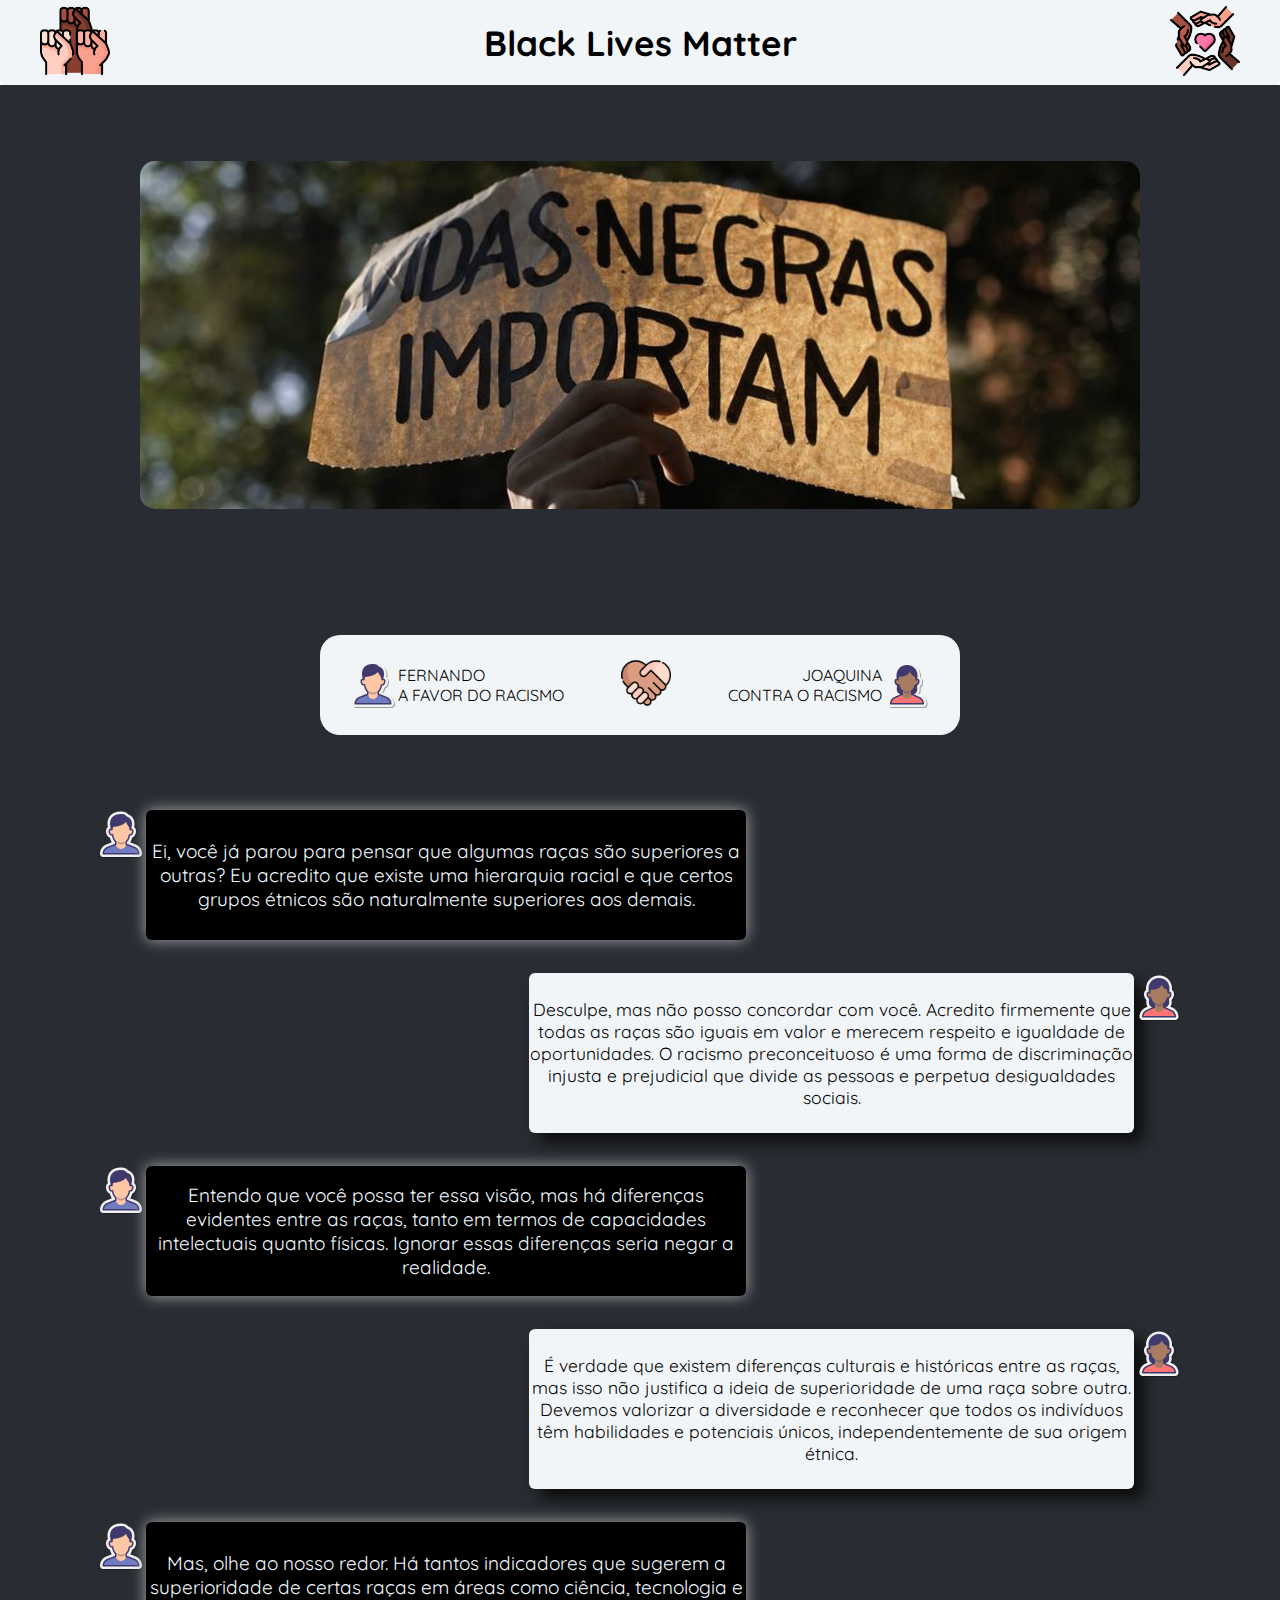
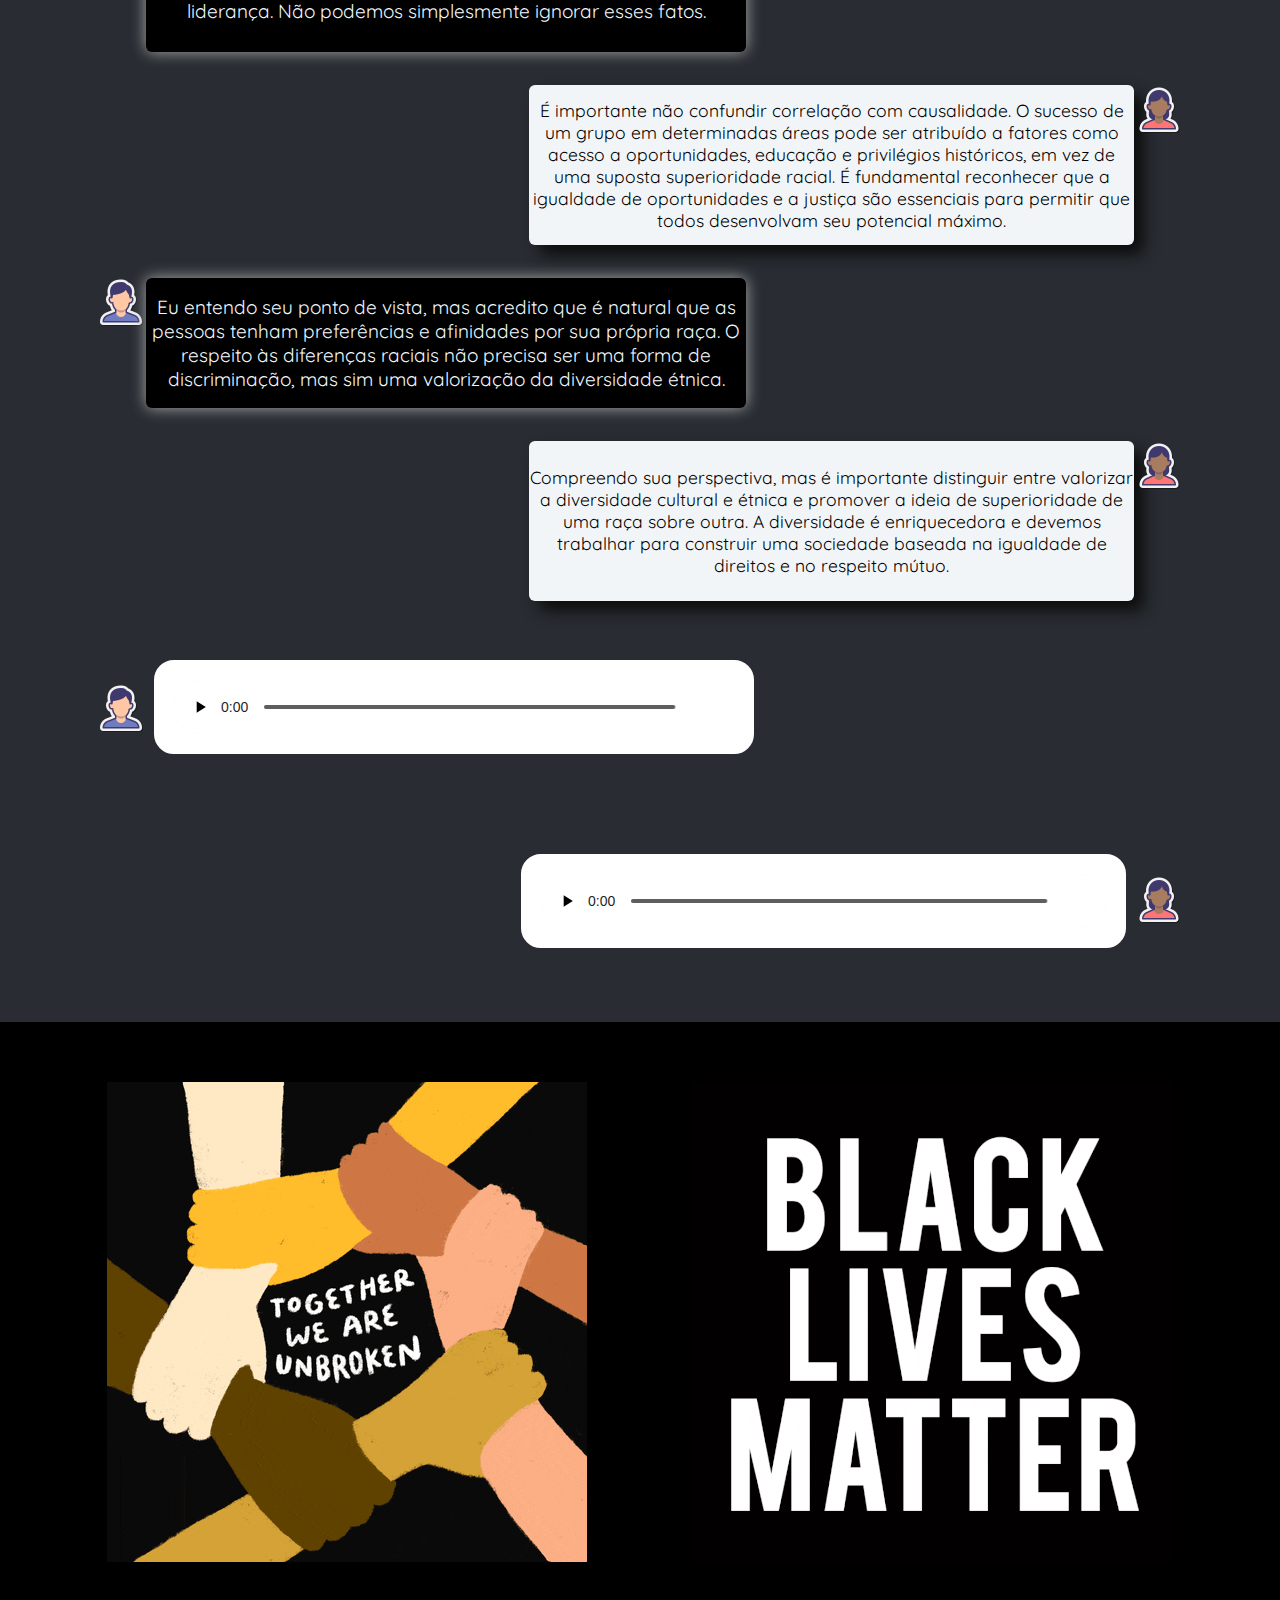
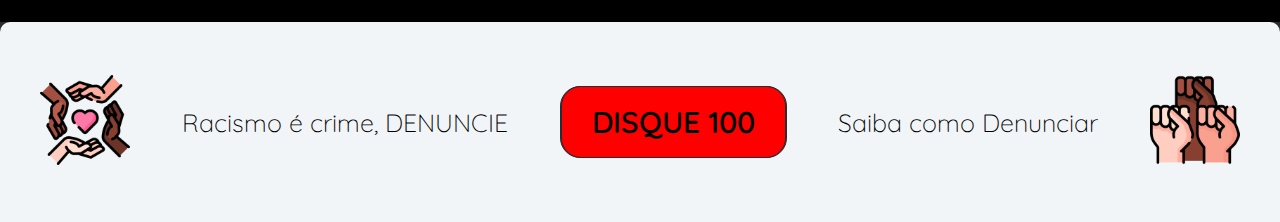
==== index.html @ 652b21c3 "Add files via upload" ====
<!-- TRABALHO REAN & KAROL / RACISMO - 29/05 -->
<!DOCTYPE html>
<html lang="en">
<head>
    <meta charset="UTF-8">
    <meta http-equiv="X-UA-Compatible" content="IE=edge">
    <meta name="viewport" content="width=device-width, initial-scale=1.0">
    <title>RACISMO</title>
    <link rel="stylesheet" href="style.css">
    
</head>
<body>
    <nav class="menu">
        <a href="#"><img src="icon/protesto.png" alt="icon" class="icon_menu"></a>
        <a href="#" class="logo_menu">Black Lives Matter</a>
        <a href="#"><img src="icon/ame.png" alt="icon" class="icon_menu"></a>
    </nav>
    <div class="img">
    <img class="imgnegra" src="img/IMG1.png" alt="vidasnegras">
    </div>
    <div class="spacelegenda">
        <div class="legenda">
            <div class="person"> <img src="icon/icon_macho.png" alt="img" class="iconp">FERNANDO <br> A FAVOR DO RACISMO</div>
            <div class="meio"><img src="icon/sem-racismo.png" alt="img" class="iconp"></div>
            <div class="person2">JOAQUINA <br> CONTRA O RACISMO <img src="icon/icon_femea.png" alt="img" class="iconp"> </div>
        </div>
    </div>
    <div class="bodydialogo">
<div class="td">
    <!-- ESQUERDA 1 -->
        <div class="esquerda">
            <div class="ctticon">
                <img src="icon/icon_macho.png" alt="oi" class="iconp">
            </div>
             <div class="left"> Ei, você já parou para pensar que algumas raças são superiores a outras? Eu acredito que existe uma hierarquia racial e que certos grupos étnicos são naturalmente superiores aos demais.</div>
        </div>
    <!-- DIREITA 1 -->
        <div class="direita">
             <div class="right"> Desculpe, mas não posso concordar com você. Acredito firmemente que todas as raças são iguais em valor e merecem respeito e igualdade de oportunidades. O racismo preconceituoso é uma forma de discriminação injusta e prejudicial que divide as pessoas e perpetua desigualdades sociais.</div>
            <div class="ctticon">
                <img src="icon/icon_femea.png" alt="oi" class="iconp">
            </div>
         </div>
    <!-- ESQUERDA 2 -->
        <div class="esquerda">
            <div class="ctticon">
                <img src="icon/icon_macho.png" alt="oi" class="iconp">
            </div>
            <div class="left">  Entendo que você possa ter essa visão, mas há diferenças evidentes entre as raças, tanto em termos de capacidades intelectuais quanto físicas. Ignorar essas diferenças seria negar a realidade.</div>
        </div>
    <!-- DIREITA 2 -->
        <div class="direita">
             <div class="right"> É verdade que existem diferenças culturais e históricas entre as raças, mas isso não justifica a ideia de superioridade de uma raça sobre outra. Devemos valorizar a diversidade e reconhecer que todos os indivíduos têm habilidades e potenciais únicos, independentemente de sua origem étnica.</div>
            <div class="ctticon">
                <img src="icon/icon_femea.png" alt="oi" class="iconp">
            </div>
        </div>
        <!-- ESQUERDA 3 -->
        <div class="esquerda">
            <div class="ctticon">
                <img src="icon/icon_macho.png" alt="oi" class="iconp">
            </div>
            <div class="left"> Mas, olhe ao nosso redor. Há tantos indicadores que sugerem a superioridade de certas raças em áreas como ciência, tecnologia e liderança. Não podemos simplesmente ignorar esses fatos.</div>
        </div>
    <!-- DIREITA 3 -->
        <div class="direita">
            <div class="right"> É importante não confundir correlação com causalidade. O sucesso de um grupo em determinadas áreas pode ser atribuído a fatores como acesso a oportunidades, educação e privilégios históricos, em vez de uma suposta superioridade racial. É fundamental reconhecer que a igualdade de oportunidades e a justiça são essenciais para permitir que todos desenvolvam seu potencial máximo.</div>
             <div class="ctticon">
                <img src="icon/icon_femea.png" alt="oi" class="iconp">
             </div>
        </div>     
    <!-- ESQUERDA 4 -->
        <div class="esquerda">
            <div class="ctticon">
                <img src="icon/icon_macho.png" alt="oi" class="iconp">
            </div>
             <div class="left">  Eu entendo seu ponto de vista, mas acredito que é natural que as pessoas tenham preferências e afinidades por sua própria raça. O respeito às diferenças raciais não precisa ser uma forma de discriminação, mas sim uma valorização da diversidade étnica.</div>
        </div>
     <!-- DIREITA 4 -->
        <div class="direita">
            <div class="right"> Compreendo sua perspectiva, mas é importante distinguir entre valorizar a diversidade cultural e étnica e promover a ideia de superioridade de uma raça sobre outra. A diversidade é enriquecedora e devemos trabalhar para construir uma sociedade baseada na igualdade de direitos e no respeito mútuo.</div>
            <div class="ctticon">
                <img src="icon/icon_femea.png" alt="oi" class="iconp">
            </div>
        </div>
     <!--ESQUERDA 5 -->
         <div class="esquerda">
            <div class="ctticon">
                <img src="icon/icon_macho.png" alt="oi" class="iconpaudio">
            </div>
             <div class="leftaudio">
                <audio controls controlslist="nodownload noplaybackrate" class="audio" id="aud">
                    <source src="img/fernando.mp3">
                </audio>
             </div>
        </div>
     <!--DIREITA 5 -->
         <div class="direita">
            <div class="rightaudio">
                <audio controls controlslist="nodownload noplaybackrate" class="audio">
                    <source src="img/joaquina.mp3">
                </audio>
            </div>
            <div class="ctticon">
                <img src="icon/icon_femea.png" alt="oi" class="iconpaudio1">
            </div>
        </div>   
</div>
    <div class="img2">
        <img class="imgnegra2" src="img/giphy (2).gif" alt="blacklives">
        <img class="imgnegra2" src="img/giphy.gif" alt="blacklives">
    </div>
</body>
     <footer>
        <nav class="foot">
            <a href="#"><img src="icon/ame.png" alt="icon" class="icon_fot"></a>
            <a href="#" class="logo_fot"><div>Racismo é crime, DENUNCIE</div> </a>
            <a href="#" class="disk"><div class="disk">DISQUE 100</div></a>
            <a href="study.html" class="logo_fot"><div>Saiba como Denunciar</div></a>
            <a href="#"><img src="icon/protesto.png" alt="icon" class="icon_fot"></a>
        </nav>
    </footer>
    
</html>
---- style.css ----
@import url('https://fonts.googleapis.com/css2?family=Quicksand&display=swap');
@import url('https://fonts.googleapis.com/css2?family=Poppins:wght@300&display=swap');
:root{
    --color_site: #292d33;
    --color_2:  #f2f5f7;
    --corprincipal:#292d33;
    --corsecundaria:#f2f5f7;
    --color_audio: #fff;
}
html{
    width: 100%;
    /* background-color: var(--color_site); */
    font-family: 'Quicksand', sans-serif;
    margin: 0%;
    box-sizing: border-box;
    justify-content: center;
    overflow: -moz-hidden-unscrollable;
}

body{
    margin: 0%;
}
.menu{
    width: 100%;
    height: 85px;
    margin: 0%;
    display: flex;
    justify-content: space-between;
    background-color: var(--color_2);
    box-sizing: border-box;
    align-items: center;
    padding: 0px 40px 0px 40px;
    border-radius: 0px 0px 5px 5px;
}
.logo_menu{
    text-decoration: none;
    color: #000;
    font-size: 35px;
    font-weight: 700;
}

/* DIV 2 */
.spacelegenda{
    width: 100%;
    height: 200px;
    display: flex;
    justify-content: center;
    align-items: center;
    padding: 0px 0px 25px; 
    background-color: var(--color_site);
}
.legenda{
    width: 50% ;
    height: 100px;
    background-color: var(--color_2);
    border-radius: 20px;
    display: flex;
    justify-content: space-around;
    align-items: center;
}
.person{
    display: flex;
    align-items: center;
}
.person2 {
    display: flex;
    align-items: center;
    text-align: end;
}
/* DIV 3 */
.bodydialogo{
    display: flex;
    flex-direction: column;
    justify-content: center;
    align-items: center;
    margin: 0%;
    background-color: var(--color_site);
}
 .icon_menu{
    width: 70px;
} 
.td{
    margin: 0%;
    width: 85%;
    height: auto;
}
.esquerda{
    display: flex;
    justify-content: baseline;
    padding: 0px 0px 33px ;
    box-sizing: border-box;
    
}
.direita{
    display: flex;
    justify-content: end;
    padding: 0px 0px 33px;
    box-sizing: border-box;
}
.ctticon{
    width: 50px;
}
.iconp{
    width: 50px;
}
.left{
    margin: 0%;
    width: 600px;
    height: 130px;
    display: flex;
    justify-content: center;
    align-items: center;
    text-align: center;
    color: aliceblue;
    /* border: 0.5px solid #f2f5f7;  */
    border-radius: 6px;
    background-color: #000;
    box-shadow: -0px 0px 15px #A9A9A9;
    font-size: 19px;
}


.right{
    margin: 0%;
    /* display: block; margin-left: 45em; */
    width: 605px;
    height: 160px;
    display: flex;
    justify-content: center;
    align-items: center;
    text-align: center;
    /* color: aliceblue; */
    color: #000;
    /* border: 1px solid #000; */
    border-radius: 6px;
    background-color: #f2f5f7;
    box-shadow: 10px 10px 15px #0d0d0d;
    font-size: 17.5px;
}
/* DIV 1 */
.img{
    width: 100%;
    height: 500px;
    display: flex;
    align-items: center;
    justify-content: center;
    background-color: var(--color_site);
    
}
.img2 {
    width: 100%;
    height: 600px;
    display: flex;
    align-items: center;
    justify-content: space-evenly;
    background-color: #000;
}

.imgnegra{
    width: 1000px;
    display: flex;
    align-items: center;
    justify-content: center;
    border-radius: 15px;
}

footer {
    width: 100%;
}
.icon_fot{
    width: 90px;
}
.foot{
    width: 100%;
    height: 200px;
    display: flex;
    justify-content: space-between;
    background-color: var(--color_2);
    box-sizing: border-box;
    align-items: center;
    padding: 0px 40px 0px 40px;
    border-radius: 10px 10px 0px 0px;
    text-decoration: none;
    font-size: 20px;
}
.disk{
    width: 225px;
    height: 70px;
    display: flex;
    justify-content: center;
    align-items: center;
    text-align: center;
    background-color: red;
    border-radius: 20px;
    font-size: 30px;
    text-decoration: none;
    color: #000;
    font-weight: 600;
    border: 1px solid #292d33;
}
.disk:hover{
    background-color: #000;
    color: #fff;
    transition: 0.2s ease-in-out;
    border: 1.5px solid red;
    

}
.logo_fot{
    text-decoration: none;
    color: #000;
    font-size: 25px;
    font-weight: 300;
}

audio::-webkit-media-controls-volume-slider{
    display: none;
}

audio::-webkit-media-controls-mute-button{
    display: none;
}

audio::-webkit-media-controls-time-remaining-display{
    display: none;
}

audio::-webkit-media-controls-play-button{
    background-color: var(--color_audio);
     border-radius: 50%; 
}

audio::-webkit-media-controls-panel{
    background-color: var(--color_audio);
}



.audio {
    width: 880px;
    border: 20px solid var(--color_audio);
    background-color: var(--color_audio);
    border-radius: 20px;
}

.leftaudio{
    margin: 0%;
    width: 600px;
    height: 130px;
    display: flex;
    justify-content: left;
    align-items: center;
    padding: 8px;
    color: aliceblue;
    border-radius: 6px;
    font-size: 19px;
}

.rightaudio{
    margin: 0%;
    width: 605px;
    height: 160px;
    display: flex;
    justify-content: right;
    align-items: center;
    padding: 8px;
    color: #000;
    border-radius: 6px;
    font-size: 17.5px;
}

.iconpaudio{
    width: 50px;
    margin-top: 50px;
}
.iconpaudio1{
    width: 50px;
    margin-top: 62px;
}
/* PAGÍNA SECUNDÁRIA ->> Saiba como Denunciar<<- */

/* NAVEGAÇÃO */
.menu-p2 {
    width: 100%;
    height: 130px;
    margin: 0%;
    display: flex;
    justify-content: space-between;
    background-color: var(--corprincipal);
    box-sizing: border-box;
    align-items: center;
    padding: 0px 40px 0px 40px;
    border-radius: 0px 0px 5px 5px;
}

.logo_menu-p2 {
    text-decoration: none;
    color: #fff;
    font-size: 40px;
    font-weight: 700;
}

.icon_menu-p2 {
    width: 75px;
}

/* FIM NAV */

/* DIV 1 */
.ttlp {
    display: flex;
    justify-content: center;
    margin: 0px;
    width: 100%;
    height: 350px;
    align-items: center;
    font-size: 22px;
    flex-direction: column;
    background-color: var(--corsecundaria);
}

.ttlp>h1 {
    width: 55%;
    text-align: center;

}

.ttlp>p {
    width: 60%;
    text-align: center;
}

/* DIV 2 */
.image1 {
    margin: 0%;
    display: flex;
    justify-content: center;
    align-items: center;
    background-color: var(--corsecundaria);
}

.image01 {
    width: 750px;
    border-radius: 15px;
}

/* DIV 3 */
.subttl {
    display: flex;
    justify-content: center;
    margin: 0px;
    width: 100%;
    height: auto;
    align-items: center;
    font-size: 20px;
    flex-direction: column;
    padding-top: 25px;
    background-color: var(--corsecundaria);
}

.subttl>h1 {
    width: 60%;
    text-align: center;
}

.subttl>p {
    width: 60%;
    text-align: justify;
}

/* DIV 4 */
.emcima {
    margin: 0%;
    width: 100%;
    height: 400px;
    justify-content: center;
    align-items: center;
    display: flex;
    background-color: var(--corsecundaria);
}

.ddireita {
    margin: 0%;
    width: 60%;
    height: 300px;
    display: flex;
    align-items: center;
    flex-direction: column;
    justify-content: center;
    font-size: 150%;
    background-color: var(--corprincipal);
    border: 1px;
    border-radius: 10px;
    box-shadow: 16px 16px 20px #A9A9A9;
    box-sizing: border-box;
    color: var(--corsecundaria);
}

/* .ddireita:hover {
    margin-block-end: 25px;
} */

.ddireita>p {
    margin: 0%;
    align-items: center;
    justify-content: center;
    text-align: center;
    border: 10px;
    padding: 10px;
}

.img01 {
    margin: 0%;
    width: 40%;
    height: 60vh;
    display: flex;
    justify-content: center;
    align-items: center;
    box-sizing: border-box;

}

.img1 {
    margin: 0%;
    width: 30vw;
    height: 25vw;
    border-radius: 15px;
}

/* DIV 5 */
.debaixo {
    margin: 0%;
    width: 100%;
    height: auto;
    justify-content: center;
    display: flex;
    /* padding-block-end: 30px; */
    align-items: center;
    background-color: var(--corsecundaria);

}

.desquerda {
    margin: 0%;
    width: 60%;
    height: 300px;
    display: flex;
    align-items: center;
    flex-direction: column;
    justify-content: center;
    font-size: 150%;
    background-color: var(--corprincipal);
    border: 1px;
    border-radius: 10px;
    box-shadow: -16px 16px 20px #A9A9A9;
    box-sizing: border-box;
    color: var(--corsecundaria);

}

.desquerda>p {
    justify-content: center;
    padding: 10px;
    text-align: center;

}

.img02 {
    width: 40%;
    height: 60vh;
    display: flex;
    justify-content: center;
    align-items: center;
    box-sizing: border-box;
}

.img2-p2 {
    width: 30vw;
    height: 25vw;
    border-radius: 15px;
}

.link {
    /* text-decoration: solid #A9A9A9; */
    color: rgb(255, 0, 0);
}

/* DIV 6 */

.subttl2 {
    display: flex;
    justify-content: center;
    margin: 0px;
    width: 100%;
    height: 300px;
    align-items: center;
    font-size: 20px;
    flex-direction: column;
    /* padding-top: 25px; */
    background-color: var(--corsecundaria);
}

.subttl2>h1 {
    width: 60%;
    text-align: center;
}

.subttl2>p {
    width: 60%;
    text-align: justify;
}

/* DIV 7 */
.fim {
    margin: 0%;
    width: 100%;
    display: flex;
    align-items: center;
    justify-content: center;
    padding-bottom: 30px;
    background-color: var(--corsecundaria);
}

.end {
    margin: 0%;
    width: 80%;
    display: flex;
    align-items: center;
    justify-content: space-around;
}

.left-p2 {
    margin: 0%;

}

.right-p2 {
    width: 50%;
    margin: 0%;
}


/* FOOTER */

.footer-p2 {
    padding-top: 40px;
    width: 100%;
    background-color: var(--corsecundaria);
}

.icon_fot {
    width: 90px;
}

.foot-p2 {
    width: 100%;
    height: 120px;
    display: flex;
    justify-content: space-between;
    background-color: var(--corprincipal);
    box-sizing: border-box;
    align-items: center;
    padding: 0px 40px 0px 40px;
    border-radius: 10px 10px 0px 0px;
    text-decoration: none;
    font-size: 20px;
}

.disk {
    width: 225px;
    height: 70px;
    display: flex;
    justify-content: center;
    align-items: center;
    text-align: center;
    background-color: red;
    border-radius: 20px;
    font-size: 30px;
    text-decoration: none;
    color: #000;
    font-weight: 600;
    border: 1px solid #292d33;
}

.disk:hover {
    background-color: #000;
    color: #fff;
    transition: 0.2s ease-in-out;
    border: 1.5px solid red;


}

.logo_fot-p2 {
    text-decoration: none;
    color: #fff;
    font-size: 25px;
    font-weight: 300;
}
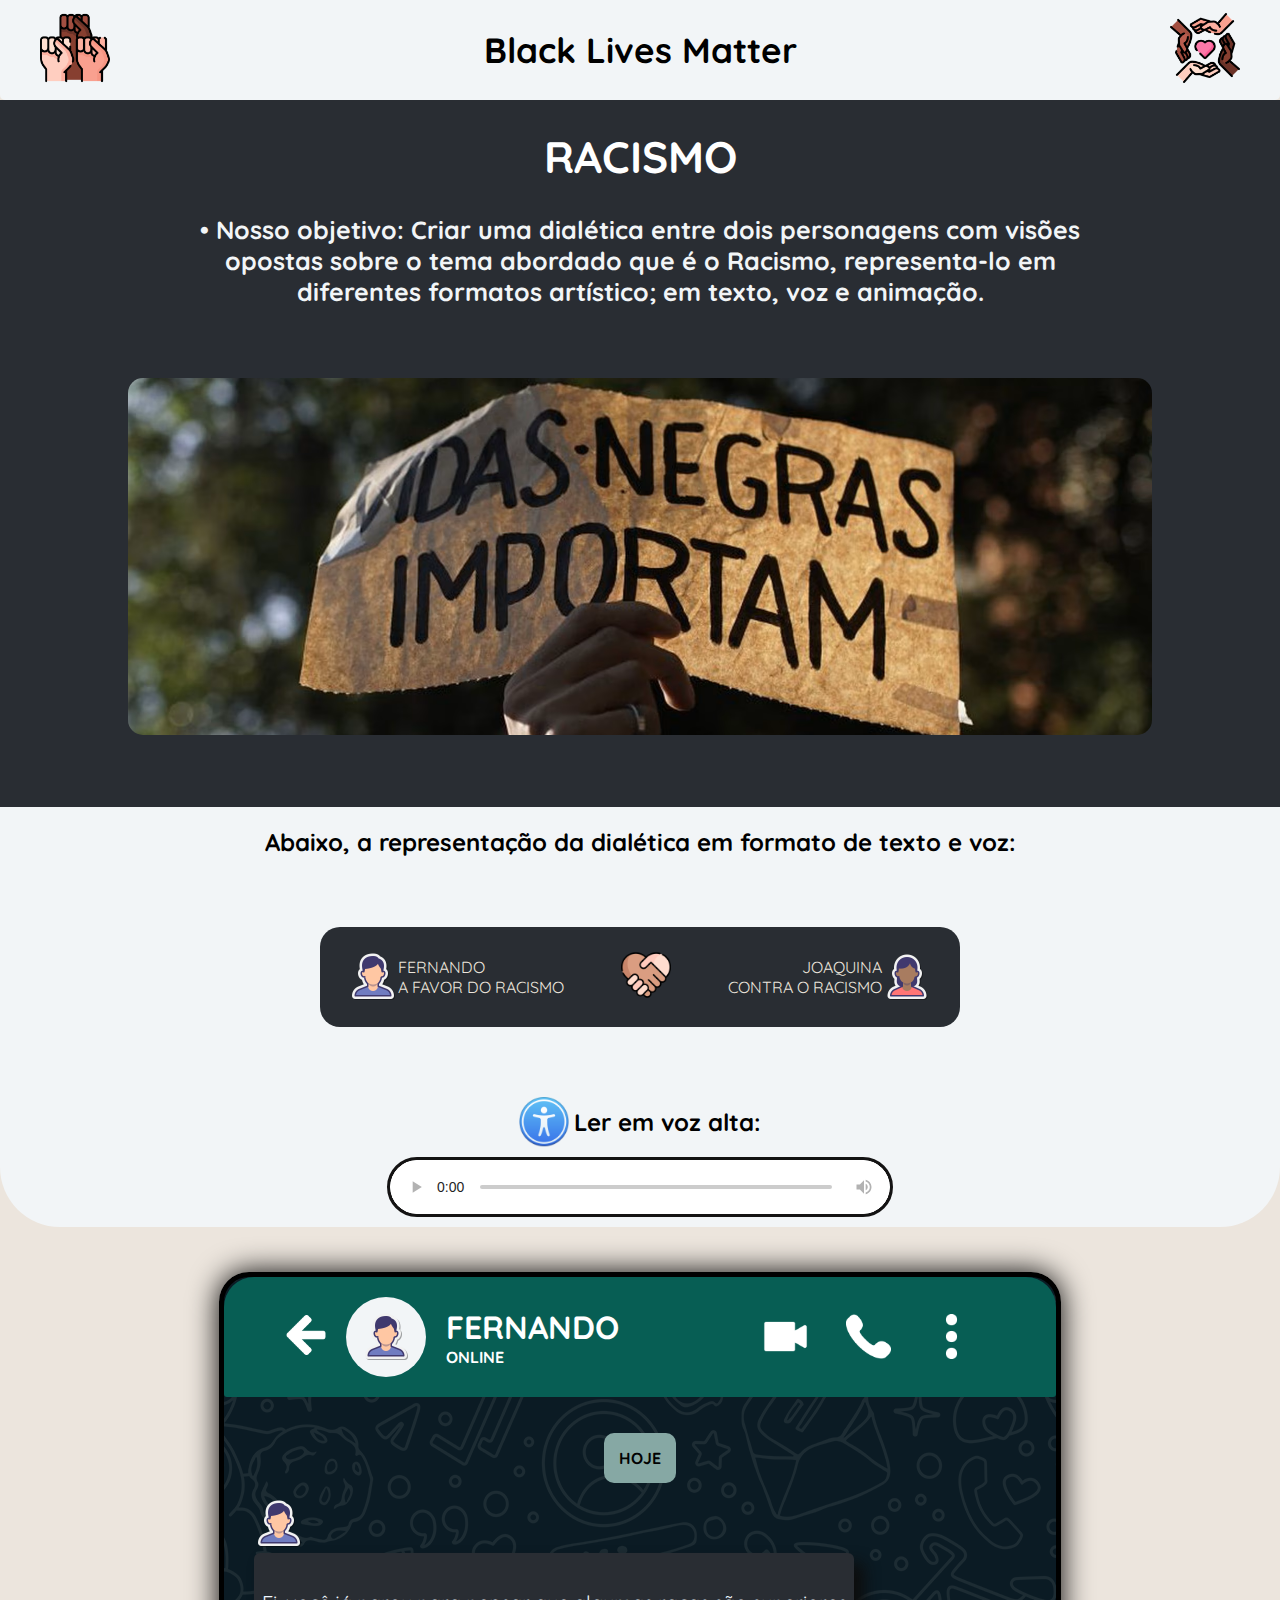
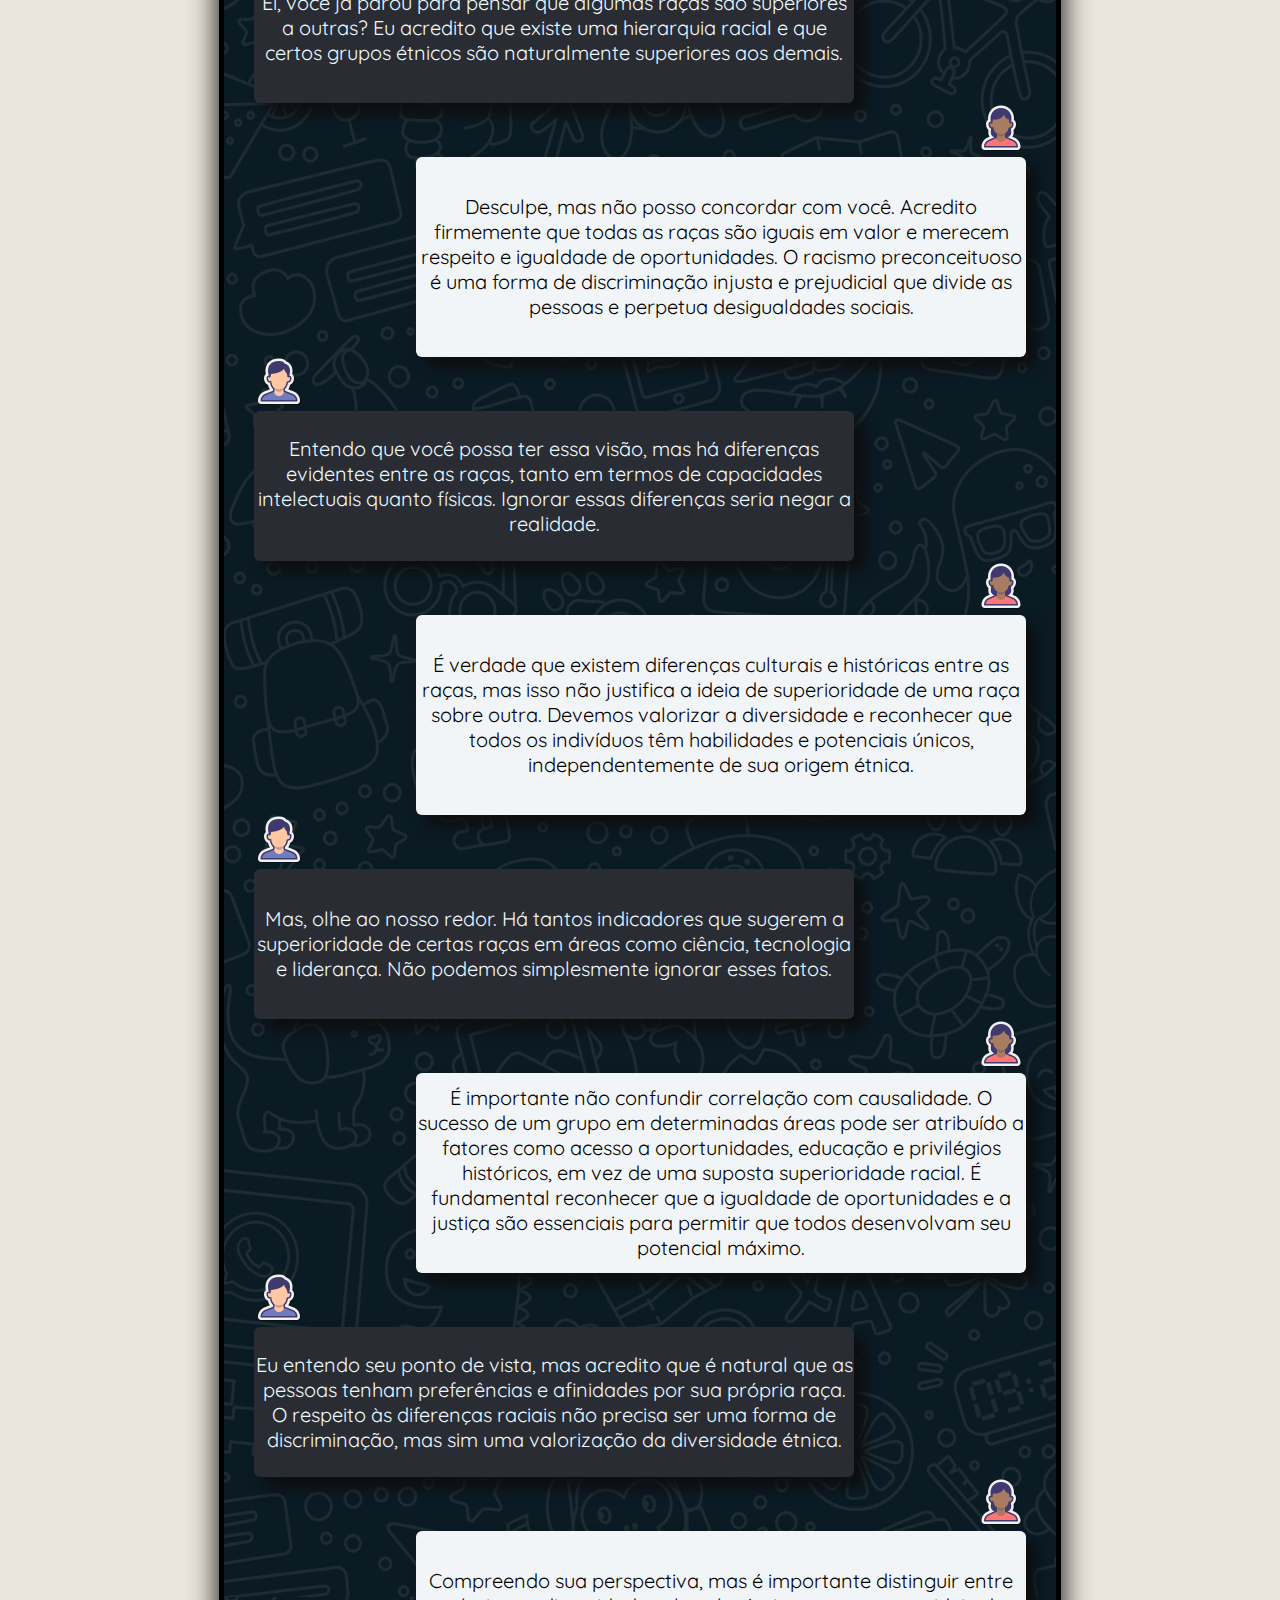
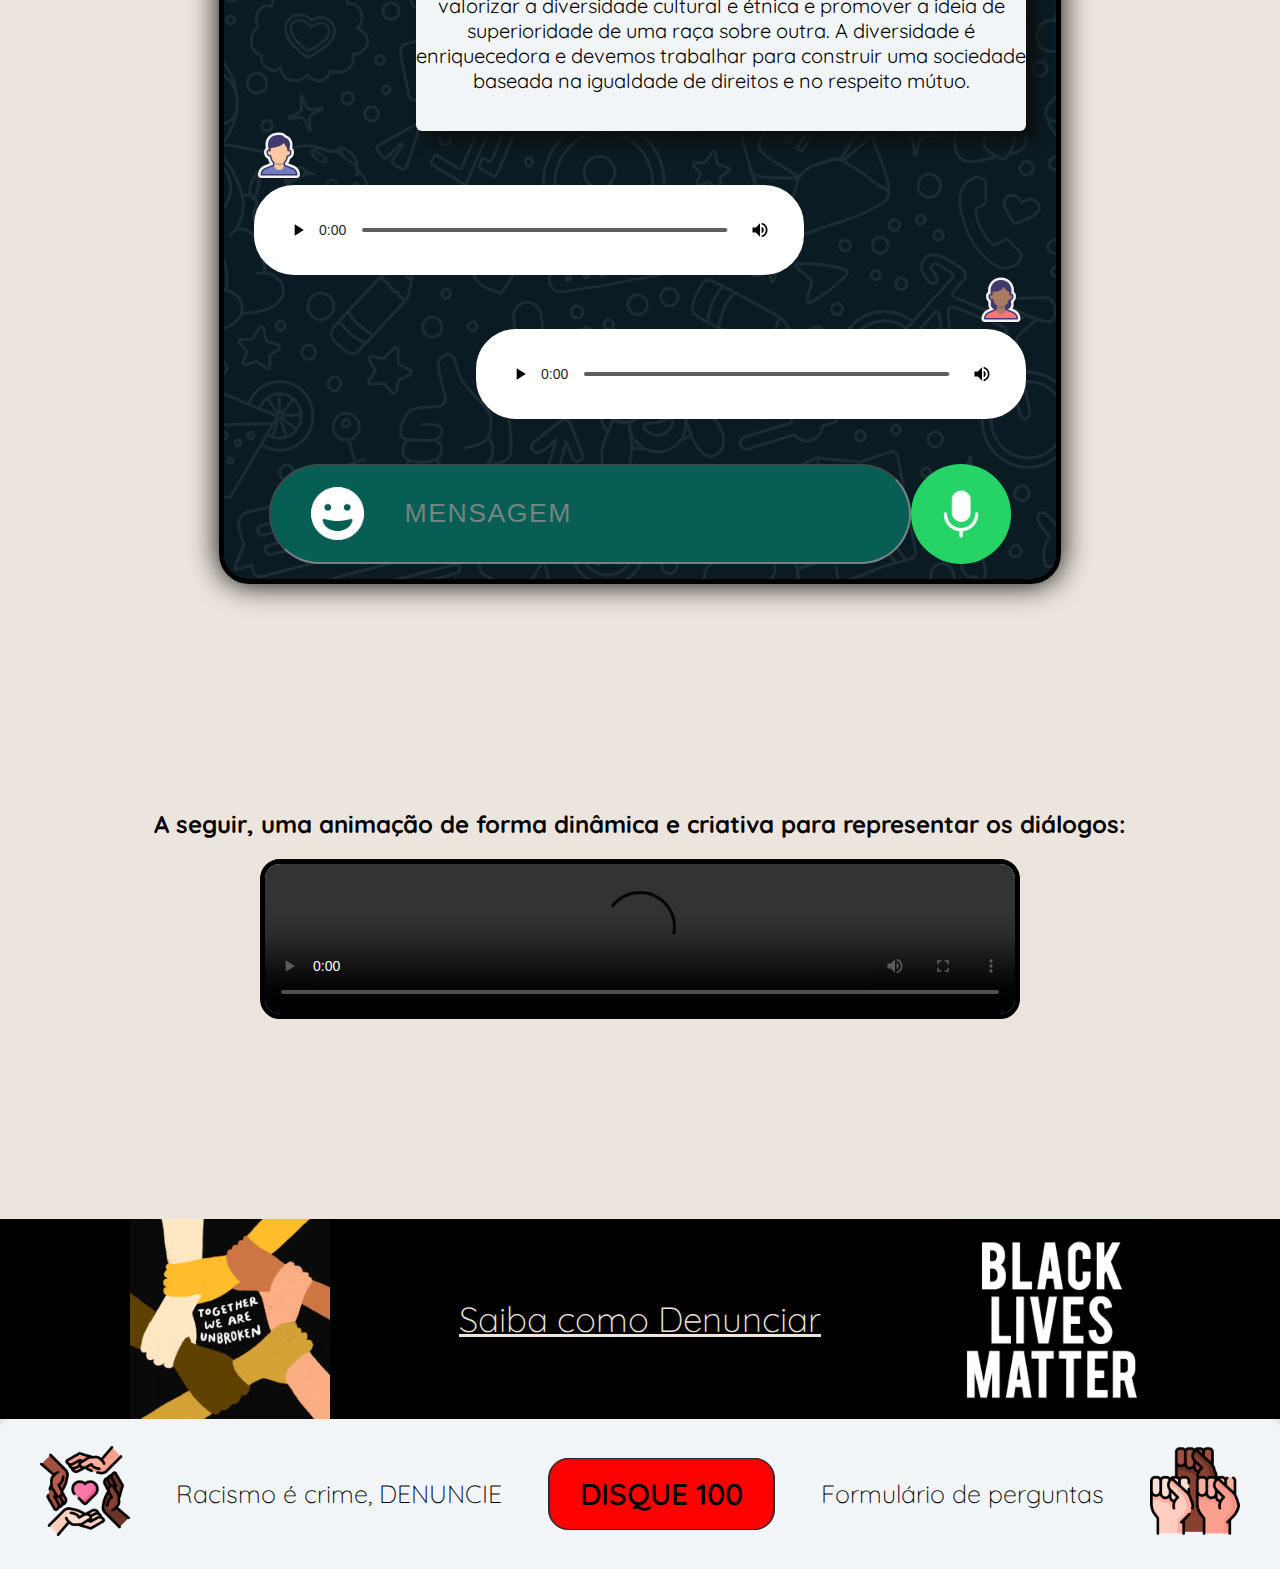
==== commit 3f779412: "Add files via upload" ====
--- a/index.html
+++ b/index.html
@@ -9,115 +9,172 @@
     <link rel="stylesheet" href="style.css">
     
 </head>
-<body>
+<body class="body1">
     <nav class="menu">
-        <a href="#"><img src="icon/protesto.png" alt="icon" class="icon_menu"></a>
-        <a href="#" class="logo_menu">Black Lives Matter</a>
-        <a href="#"><img src="icon/ame.png" alt="icon" class="icon_menu"></a>
+        <a href="study.html"><img src="icon/protesto.png" alt="icon" class="icon_menu"></a>
+        <a href="study.html" class="logo_menu">Black Lives Matter</a>
+        <a href="study.html"><img src="icon/ame.png" alt="icon" class="icon_menu"></a>
     </nav>
+    <div class="contxt">
+        <h1>RACISMO</h1>
+        <h3>• Nosso objetivo: Criar uma dialética entre dois personagens com visões opostas sobre o tema abordado que é o Racismo,
+            representa-lo em diferentes formatos artístico; em texto, voz e animação.</h3>
+    </div>
     <div class="img">
     <img class="imgnegra" src="img/IMG1.png" alt="vidasnegras">
     </div>
-    <div class="spacelegenda">
-        <div class="legenda">
-            <div class="person"> <img src="icon/icon_macho.png" alt="img" class="iconp">FERNANDO <br> A FAVOR DO RACISMO</div>
-            <div class="meio"><img src="icon/sem-racismo.png" alt="img" class="iconp"></div>
-            <div class="person2">JOAQUINA <br> CONTRA O RACISMO <img src="icon/icon_femea.png" alt="img" class="iconp"> </div>
+    
+   
+    <div class="audiochat">
+        <div class="contxt2"><h2>Abaixo, a representação da dialética em formato de texto e voz:</h2></div>
+        <div class="spacelegenda">
+            <div class="legenda">
+                <div class="person"> <img src="icon/icon_macho.png" alt="img" class="iconp">FERNANDO <br> A FAVOR DO RACISMO
+                </div>
+                <div class="meio"><img src="icon/sem-racismo.png" alt="img" class="iconp"></div>
+                <div class="person2">JOAQUINA <br> CONTRA O RACISMO <img src="icon/icon_femea.png" alt="img" class="iconp">
+                </div>
+            </div>
+        </div>
+        <div class="mp3chat"> 
+            <div class="iconh2"> <img src="icon/acessibilidade.png" alt="icon" class="icona"><h2>Ler em voz alta:</h2></div>
+            <audio controls controlslist="nodownload noplaybackrate" class="auda" id="aa">
+                <source src="img/AUDIO.mp3">
+            </audio>
         </div>
     </div>
+    <!-- CHAT WHATSAPP -->
     <div class="bodydialogo">
 <div class="td">
-    <!-- ESQUERDA 1 -->
-        <div class="esquerda">
-            <div class="ctticon">
-                <img src="icon/icon_macho.png" alt="oi" class="iconp">
-            </div>
-             <div class="left"> Ei, você já parou para pensar que algumas raças são superiores a outras? Eu acredito que existe uma hierarquia racial e que certos grupos étnicos são naturalmente superiores aos demais.</div>
+    <main class="wpp">
+
+        <div class="pwpp">
+            <div class="setawpp"><img src="icon/left-arrow.png" alt="seta" class="iconseta"></div>
+            <div class="perfilwpp"> <img src="icon/icon_macho.png" alt="img" class="iconpWPP"> </div>
+           <div class="namewpp"> <h1>FERNANDO</h1> <h4>ONLINE</h4></div>
         </div>
-    <!-- DIREITA 1 -->
-        <div class="direita">
-             <div class="right"> Desculpe, mas não posso concordar com você. Acredito firmemente que todas as raças são iguais em valor e merecem respeito e igualdade de oportunidades. O racismo preconceituoso é uma forma de discriminação injusta e prejudicial que divide as pessoas e perpetua desigualdades sociais.</div>
-            <div class="ctticon">
-                <img src="icon/icon_femea.png" alt="oi" class="iconp">
-            </div>
-         </div>
-    <!-- ESQUERDA 2 -->
-        <div class="esquerda">
-            <div class="ctticon">
-                <img src="icon/icon_macho.png" alt="oi" class="iconp">
-            </div>
-            <div class="left">  Entendo que você possa ter essa visão, mas há diferenças evidentes entre as raças, tanto em termos de capacidades intelectuais quanto físicas. Ignorar essas diferenças seria negar a realidade.</div>
+
+        <div class="iconeswpp">
+            <div><img src="icon/video.png" alt="icon" class="iconwpp"></div>
+            <div><img src="icon/telefone.png" alt="icon" class="iconwpp"></div>
+            <div><img src="icon/cardapio.png" alt="icon" class="iconwpp" ></div>
         </div>
-    <!-- DIREITA 2 -->
-        <div class="direita">
-             <div class="right"> É verdade que existem diferenças culturais e históricas entre as raças, mas isso não justifica a ideia de superioridade de uma raça sobre outra. Devemos valorizar a diversidade e reconhecer que todos os indivíduos têm habilidades e potenciais únicos, independentemente de sua origem étnica.</div>
-            <div class="ctticon">
-                <img src="icon/icon_femea.png" alt="oi" class="iconp">
-            </div>
+    </main>
+    <div class="CHAT">
+        <div class="hj"><p>HOJE</p></div>
+            <!-- ESQUERDA 1 -->
+                <div class="esquerda">
+                    <div class="ctticon">
+                        <img src="icon/icon_macho.png" alt="oi" class="iconp">
+                    </div>
+                    <div class="left"> Ei, você já parou para pensar que algumas raças são superiores a outras? Eu acredito que existe uma hierarquia racial e que certos grupos étnicos são naturalmente superiores aos demais.</div>
+                </div>
+            <!-- DIREITA 1 -->
+                <div class="direita">
+                    <div class="ctticon">
+                        <img src="icon/icon_femea.png" alt="oi" class="iconp">
+                    </div>
+                    <div class="right"> Desculpe, mas não posso concordar com você. Acredito firmemente que todas as raças são iguais em valor e merecem respeito e igualdade de oportunidades. O racismo preconceituoso é uma forma de discriminação injusta e prejudicial que divide as pessoas e perpetua desigualdades sociais.</div>
+                    
+                </div>
+            <!-- ESQUERDA 2 -->
+                <div class="esquerda">
+                    <div class="ctticon">
+                        <img src="icon/icon_macho.png" alt="oi" class="iconp">
+                    </div>
+                    <div class="left">  Entendo que você possa ter essa visão, mas há diferenças evidentes entre as raças, tanto em termos de capacidades intelectuais quanto físicas. Ignorar essas diferenças seria negar a realidade.</div>
+                </div>
+            <!-- DIREITA 2 -->
+                <div class="direita">
+                    <div class="ctticon">
+                        <img src="icon/icon_femea.png" alt="oi" class="iconp">
+                    </div>
+                    <div class="right"> É verdade que existem diferenças culturais e históricas entre as raças, mas isso não justifica a ideia de superioridade de uma raça sobre outra. Devemos valorizar a diversidade e reconhecer que todos os indivíduos têm habilidades e potenciais únicos, independentemente de sua origem étnica.</div>
+                   
+                </div>
+                <!-- ESQUERDA 3 -->
+                <div class="esquerda">
+                    <div class="ctticon">
+                        <img src="icon/icon_macho.png" alt="oi" class="iconp">
+                    </div>
+                    <div class="left"> Mas, olhe ao nosso redor. Há tantos indicadores que sugerem a superioridade de certas raças em áreas como ciência, tecnologia e liderança. Não podemos simplesmente ignorar esses fatos.</div>
+                </div>
+            <!-- DIREITA 3 -->
+                <div class="direita">
+                    <div class="ctticon">
+                        <img src="icon/icon_femea.png" alt="oi" class="iconp">
+                    </div>
+                    <div class="right"> É importante não confundir correlação com causalidade. O sucesso de um grupo em determinadas áreas pode ser atribuído a fatores como acesso a oportunidades, educação e privilégios históricos, em vez de uma suposta superioridade racial. É fundamental reconhecer que a igualdade de oportunidades e a justiça são essenciais para permitir que todos desenvolvam seu potencial máximo.</div>   
+                </div>     
+            <!-- ESQUERDA 4 -->
+                <div class="esquerda">
+                    <div class="ctticon">
+                        <img src="icon/icon_macho.png" alt="oi" class="iconp">
+                    </div>
+                    <div class="left">  Eu entendo seu ponto de vista, mas acredito que é natural que as pessoas tenham preferências e afinidades por sua própria raça. O respeito às diferenças raciais não precisa ser uma forma de discriminação, mas sim uma valorização da diversidade étnica.</div>
+                </div>
+            <!-- DIREITA 4 -->
+                <div class="direita">
+                    <div class="ctticon">
+                        <img src="icon/icon_femea.png" alt="oi" class="iconp">
+                    </div>
+                    <div class="right"> Compreendo sua perspectiva, mas é importante distinguir entre valorizar a diversidade cultural e étnica e promover a ideia de superioridade de uma raça sobre outra. A diversidade é enriquecedora e devemos trabalhar para construir uma sociedade baseada na igualdade de direitos e no respeito mútuo.</div>
+                    
+                </div>
+            <!--ESQUERDA 5 -->
+                <div class="esquerda">
+                    <div class="ctticon">
+                        <img src="icon/icon_macho.png" alt="oi" class="iconpaudio">
+                    </div>
+                    <div class="leftaudio">
+                        <audio controls controlslist="nodownload noplaybackrate" class="audio" id="aud">
+                            <source src="img/fernando.mp3">
+                        </audio>
+                    </div>
+                </div>
+            <!--DIREITA 5 -->
+                <div class="direita">
+                    <div class="ctticon">
+                        <img src="icon/icon_femea.png" alt="oi" class="iconp">
+                    </div>
+                    <div class="rightaudio">
+                        <audio controls controlslist="nodownload noplaybackrate" class="audio">
+                            <source src="img/joaquina.mp3">
+                        </audio>
+                    </div>
+                    
+                </div>   
+                
+    </div>
+    <div class="enviar">
+        <div class="textfield">
+            <label for="usuario"></label>
+            <input type="text" id="usr" name="usuario" placeholder="MENSAGEM "><br>
         </div>
-        <!-- ESQUERDA 3 -->
-        <div class="esquerda">
-            <div class="ctticon">
-                <img src="icon/icon_macho.png" alt="oi" class="iconp">
-            </div>
-            <div class="left"> Mas, olhe ao nosso redor. Há tantos indicadores que sugerem a superioridade de certas raças em áreas como ciência, tecnologia e liderança. Não podemos simplesmente ignorar esses fatos.</div>
-        </div>
-    <!-- DIREITA 3 -->
-        <div class="direita">
-            <div class="right"> É importante não confundir correlação com causalidade. O sucesso de um grupo em determinadas áreas pode ser atribuído a fatores como acesso a oportunidades, educação e privilégios históricos, em vez de uma suposta superioridade racial. É fundamental reconhecer que a igualdade de oportunidades e a justiça são essenciais para permitir que todos desenvolvam seu potencial máximo.</div>
-             <div class="ctticon">
-                <img src="icon/icon_femea.png" alt="oi" class="iconp">
-             </div>
-        </div>     
-    <!-- ESQUERDA 4 -->
-        <div class="esquerda">
-            <div class="ctticon">
-                <img src="icon/icon_macho.png" alt="oi" class="iconp">
-            </div>
-             <div class="left">  Eu entendo seu ponto de vista, mas acredito que é natural que as pessoas tenham preferências e afinidades por sua própria raça. O respeito às diferenças raciais não precisa ser uma forma de discriminação, mas sim uma valorização da diversidade étnica.</div>
-        </div>
-     <!-- DIREITA 4 -->
-        <div class="direita">
-            <div class="right"> Compreendo sua perspectiva, mas é importante distinguir entre valorizar a diversidade cultural e étnica e promover a ideia de superioridade de uma raça sobre outra. A diversidade é enriquecedora e devemos trabalhar para construir uma sociedade baseada na igualdade de direitos e no respeito mútuo.</div>
-            <div class="ctticon">
-                <img src="icon/icon_femea.png" alt="oi" class="iconp">
-            </div>
-        </div>
-     <!--ESQUERDA 5 -->
-         <div class="esquerda">
-            <div class="ctticon">
-                <img src="icon/icon_macho.png" alt="oi" class="iconpaudio">
-            </div>
-             <div class="leftaudio">
-                <audio controls controlslist="nodownload noplaybackrate" class="audio" id="aud">
-                    <source src="img/fernando.mp3">
-                </audio>
-             </div>
-        </div>
-     <!--DIREITA 5 -->
-         <div class="direita">
-            <div class="rightaudio">
-                <audio controls controlslist="nodownload noplaybackrate" class="audio">
-                    <source src="img/joaquina.mp3">
-                </audio>
-            </div>
-            <div class="ctticon">
-                <img src="icon/icon_femea.png" alt="oi" class="iconpaudio1">
-            </div>
-        </div>   
+        <div class="mic"> <img src="icon/microphone.png" alt="iconmic" class="iconp"></div>
+    </div>
 </div>
+    </div>
+<!-- AREA VIDEO -->
+    <div class="divvid">
+        <h2>A seguir, uma animação de forma dinâmica e criativa
+        para representar os diálogos:</h2>
+    <video src="img/VIDEO_RACISMO.mp4" controls class="vid"></video>
+    </div>
+
     <div class="img2">
         <img class="imgnegra2" src="img/giphy (2).gif" alt="blacklives">
+        <div><a href="study.html" class="pagedenun"><div>Saiba como Denunciar</div></a></div>
         <img class="imgnegra2" src="img/giphy.gif" alt="blacklives">
     </div>
 </body>
      <footer>
         <nav class="foot">
-            <a href="#"><img src="icon/ame.png" alt="icon" class="icon_fot"></a>
-            <a href="#" class="logo_fot"><div>Racismo é crime, DENUNCIE</div> </a>
-            <a href="#" class="disk"><div class="disk">DISQUE 100</div></a>
-            <a href="study.html" class="logo_fot"><div>Saiba como Denunciar</div></a>
-            <a href="#"><img src="icon/protesto.png" alt="icon" class="icon_fot"></a>
+            <a href="study.html"><img src="icon/ame.png" alt="icon" class="icon_fot"></a>
+            <a href="study.html" class="logo_fot"><div>Racismo é crime, DENUNCIE</div> </a>
+            <a href="study.html" class="disk"><div class="disk">DISQUE 100</div></a>
+            <a href="study.html" class="logo_fot"><div class="formpe">Formulário de perguntas</div></a>
+            <a href="study.html"><img src="icon/protesto.png" alt="icon" class="icon_fot"></a>
         </nav>
     </footer>
     
--- a/style.css
+++ b/style.css
@@ -12,17 +12,20 @@
     /* background-color: var(--color_site); */
     font-family: 'Quicksand', sans-serif;
     margin: 0%;
-    box-sizing: border-box;
-    justify-content: center;
-    overflow: -moz-hidden-unscrollable;
+    /* box-sizing: border-box; */
+    justify-content: center;
+    /* overflow: -moz-hidden-unscrollable; */
 }
 
 body{
     margin: 0%;
 }
+.body1{
+ background-color: #ece5dd;
+}
 .menu{
     width: 100%;
-    height: 85px;
+    height: 100px;
     margin: 0%;
     display: flex;
     justify-content: space-between;
@@ -38,6 +41,42 @@
     font-size: 35px;
     font-weight: 700;
 }
+.contxt{
+    margin: 0%;
+    display: flex;
+    justify-content: center;
+    width: 100%;
+    align-items: center;
+    background-color: var(--color_site);
+    flex-direction: column;
+    font-size: 18px;
+}
+.contxt>h1{
+    width: 100%;
+    align-items: center;
+    justify-content: center;
+    text-align: center;
+    color: #fff;
+    font-size: 44px;
+}
+.contxt>h3{
+    width: 70%;
+    display: flex;
+    justify-content: center;
+    align-items: center;
+    margin: 0%;
+    color: var(--color_2);
+    font-size: 25px;
+    text-align: center;
+}
+.contxt> h2{
+    width: 60%;
+    display: flex;
+    justify-content: center;
+    color: #ece5dd;
+    text-align: center;
+    
+}
 
 /* DIV 2 */
 .spacelegenda{
@@ -46,56 +85,166 @@
     display: flex;
     justify-content: center;
     align-items: center;
-    padding: 0px 0px 25px; 
-    background-color: var(--color_site);
+    background-color: var(--corsecundaria);
 }
 .legenda{
     width: 50% ;
     height: 100px;
-    background-color: var(--color_2);
+    background-color: var(--color_site);
     border-radius: 20px;
     display: flex;
     justify-content: space-around;
     align-items: center;
+    color: #ece5dd;
 }
 .person{
     display: flex;
     align-items: center;
+    text-align: left;
 }
 .person2 {
     display: flex;
     align-items: center;
     text-align: end;
 }
+.audiochat{
+    display: flex;
+    width: 100%;
+    justify-content: center;
+    align-items: center;
+    text-align: center;
+    background-color: var(--corsecundaria);
+    BORDER-RADIUS: 0PX 0PX 60PX 60PX;
+    flex-direction: column;
+}
+
+.mp3chat{
+    display: flex;
+    align-items: center;
+    justify-content: center;
+    flex-direction: column;
+    height: 150px;
+}
+.iconh2{
+    display: flex;
+    justify-content: center;
+    align-items: center;
+}
+.icona{
+    width: 50px;
+    height: 50px;
+    margin-right: 5px;
+}
+.auda{
+    width: 500px;
+    border: 3px solid #141313;
+    background-color: #000000;
+    border-radius: 40px;
+}
+
 /* DIV 3 */
-.bodydialogo{
+    .bodydialogo{
     display: flex;
     flex-direction: column;
     justify-content: center;
     align-items: center;
     margin: 0%;
-    background-color: var(--color_site);
+    /* background-color: var(--color_site); */
+    /* background-color: #DCDCDC; */
+    background-color: #ece5dd;
+    padding-block: 45px
 }
  .icon_menu{
     width: 70px;
-} 
+}
 .td{
     margin: 0%;
-    width: 85%;
+    width: 65%;
     height: auto;
+    background-image: url(img/wpp.webp);
+    border-radius: 30px;
+    border: 5px solid #000;
+    box-shadow: 0px 0px 30px #000   ;
+}
+.wpp{
+    display: flex;
+    height: 120px;
+    justify-content: space-around;
+    background-color: #075E54;
+    border-radius: 30px 30px 3px 3px;
+    margin-block-end: 20px;
+}
+.namewpp> h1,h4{
+    margin: 0%;
+}
+.iconpWPP{
+    width: 50px;
+    padding: 20px;
+}
+.pwpp{
+    width: 40%;
+    display: flex;
+     justify-content: center;
+    align-items: center;
+    color: #fff;
+    align-items: center;
+}
+.iconseta{
+    width: 40px;
+    margin-right: 20px;
+    cursor: pointer;
+}
+.perfilwpp{
+    background-color: #f2f5f7;
+    border-radius: 50px;
+    width: 80px;
+    height: 80px;
+    display: flex;
+    align-items: center;
+    justify-content: center;
+    margin-right: 20px;
+}
+.iconeswpp{
+    width: 30%;
+    display: flex;
+    justify-content: space-around;
+    align-items: center;
+}
+.iconwpp{
+    display: flex;
+    width: 45px;
+    align-items: center;
+    cursor: pointer;
+}
+.hj{
+    display: flex;
+    justify-content: center;
+    align-items: center;
+}
+.hj>p{
+    padding: 15px;
+    background-color: #86a8a4;
+    color: #020202;
+    border-radius: 10px;
+    font-weight: 900;
 }
 .esquerda{
     display: flex;
     justify-content: baseline;
-    padding: 0px 0px 33px ;
+    /* padding: 0px 0px 33px ; */
     box-sizing: border-box;
-    
+    flex-direction: column;
+    padding-left: 30px;
+
 }
 .direita{
     display: flex;
     justify-content: end;
-    padding: 0px 0px 33px;
+    /* padding: 0px 0px 33px; */
     box-sizing: border-box;
+    flex-direction: column;
+    align-items: flex-end;
+    padding-right: 30px;
 }
 .ctticon{
     width: 50px;
@@ -106,36 +255,35 @@
 .left{
     margin: 0%;
     width: 600px;
-    height: 130px;
+    height: 150px;
     display: flex;
     justify-content: center;
     align-items: center;
     text-align: center;
     color: aliceblue;
-    /* border: 0.5px solid #f2f5f7;  */
+    /* border: 0.5px solid #f2f5f7; */
     border-radius: 6px;
-    background-color: #000;
-    box-shadow: -0px 0px 15px #A9A9A9;
-    font-size: 19px;
+    background-color: #292d33;
+    box-shadow: 10px 10px 15px #0d0d0d;
+    /* box-shadow: -0px 0px 15px #A9A9A9;  */
+    font-size: 20px;
 }
 
 
 .right{
     margin: 0%;
-    /* display: block; margin-left: 45em; */
-    width: 605px;
-    height: 160px;
-    display: flex;
-    justify-content: center;
-    align-items: center;
-    text-align: center;
-    /* color: aliceblue; */
+    width: 610px;
+    height: 200px;
+    display: flex;
+    justify-content: center;
+    align-items: center;
+    text-align: center;
     color: #000;
     /* border: 1px solid #000; */
     border-radius: 6px;
     background-color: #f2f5f7;
     box-shadow: 10px 10px 15px #0d0d0d;
-    font-size: 17.5px;
+    font-size: 20px;
 }
 /* DIV 1 */
 .img{
@@ -145,11 +293,11 @@
     align-items: center;
     justify-content: center;
     background-color: var(--color_site);
-    
+
 }
 .img2 {
     width: 100%;
-    height: 600px;
+    height: auto;
     display: flex;
     align-items: center;
     justify-content: space-evenly;
@@ -157,13 +305,87 @@
 }
 
 .imgnegra{
-    width: 1000px;
+    width: 80%;
     display: flex;
     align-items: center;
     justify-content: center;
     border-radius: 15px;
 }
-
+.imgnegra2{
+    width: 200px;
+}
+
+.enviar{
+    /* width: 90%; */
+    display: flex;
+    align-items: center;
+    justify-content: center;
+    padding-top: 30px;
+    margin: 15px;
+}
+.textfield {
+    margin: 0%;
+    width: 80%;
+    height: auto;
+    display: flex;
+    align-content: center;
+    align-items: center;
+
+}
+.textfield>input {
+    border-color: #a29393ba;
+    font-size: 20pt;
+    box-sizing: border-box;
+}
+#usr {
+    background-image: url(icon/emoji.png);
+    background-repeat: no-repeat;
+    background-position: 40px;
+    background-size: 2em;
+    padding-left: 5em;
+    width: 650px;
+    height: 100px;
+    background-color: #075E54;
+    border-radius: 90px;
+    color: #fff;
+    text-transform: uppercase
+
+}
+.textfield>input::placeholder {
+    /* color:#8f7e7e; */
+   color: #a29393ba;
+   letter-spacing: 1.5px;
+}
+.mic{
+    width: 100px;
+    height: 100px;
+    display: flex;
+    align-items: center;
+    justify-content: center;
+    background-color: #25D366;
+    border-radius: 90px;
+    cursor: pointer;
+}
+.divvid{
+    width: 100%;
+    height: 550px;
+    display: flex;
+    align-items: center;
+    justify-content: center;
+    flex-direction: column;
+    padding-block-end: 40px;
+}
+.vid{
+    width: 750px;
+    border-radius: 20px;
+    border: 5px solid;
+}
+.pagedenun{
+    color: #ece5dd;
+    
+    font-size: 35px;
+    font-weight: 300;
+}
 footer {
     width: 100%;
 }
@@ -172,7 +394,7 @@
 }
 .foot{
     width: 100%;
-    height: 200px;
+    height: 150px;
     display: flex;
     justify-content: space-between;
     background-color: var(--color_2);
@@ -203,7 +425,7 @@
     color: #fff;
     transition: 0.2s ease-in-out;
     border: 1.5px solid red;
-    
+
 
 }
 .logo_fot{
@@ -213,13 +435,13 @@
     font-weight: 300;
 }
 
-audio::-webkit-media-controls-volume-slider{
-    display: none;
+/* audio::-webkit-media-controls-volume-slider{
+     display: none;
 }
 
 audio::-webkit-media-controls-mute-button{
-    display: none;
-}
+     display: none;
+} */
 
 audio::-webkit-media-controls-time-remaining-display{
     display: none;
@@ -227,7 +449,7 @@
 
 audio::-webkit-media-controls-play-button{
     background-color: var(--color_audio);
-     border-radius: 50%; 
+     border-radius: 50%;
 }
 
 audio::-webkit-media-controls-panel{
@@ -235,22 +457,21 @@
 }
 
 
-
-.audio {
-    width: 880px;
-    border: 20px solid var(--color_audio);
+ .audio {
+    width: 800px;
+    border: 18px solid var(--color_audio);
     background-color: var(--color_audio);
-    border-radius: 20px;
-}
+    border-radius: 40px;
+} 
 
 .leftaudio{
     margin: 0%;
-    width: 600px;
-    height: 130px;
+    width: 550px;
+    /* height: 130px; */
     display: flex;
     justify-content: left;
     align-items: center;
-    padding: 8px;
+    /* padding: 8px; */
     color: aliceblue;
     border-radius: 6px;
     font-size: 19px;
@@ -258,12 +479,12 @@
 
 .rightaudio{
     margin: 0%;
-    width: 605px;
-    height: 160px;
+    width: 550px;
+    /* height: 160px; */
     display: flex;
     justify-content: right;
     align-items: center;
-    padding: 8px;
+    /* padding: 8px; */
     color: #000;
     border-radius: 6px;
     font-size: 17.5px;
@@ -271,13 +492,13 @@
 
 .iconpaudio{
     width: 50px;
-    margin-top: 50px;
+    /* margin-top: 50px; */
 }
 .iconpaudio1{
     width: 50px;
     margin-top: 62px;
 }
-/* PAGÍNA SECUNDÁRIA ->> Saiba como Denunciar<<- */
+/*             PAGÍNA SECUNDÁRIA ->> Saiba como Denunciar<<-      */
 
 /* NAVEGAÇÃO */
 .menu-p2 {
@@ -596,4 +817,464 @@
     color: #fff;
     font-size: 25px;
     font-weight: 300;
-}+}
+
+/*  RESPONSIVIDADE PÁGINA DENÚNCIA  */
+
+@media (max-width: 1024px) {
+    .logo_fot-p2 {
+        text-decoration: none;
+        color: #fff;
+        font-size: 20px;
+        font-weight: 300;
+    }
+}
+
+@media (max-width: 768px) {
+    .ttlp>h1 {
+        width: 60%;
+        text-align: center;
+    
+    }
+
+    .ddireita {
+        margin: 0%;
+        width: 60%;
+        height: 300px;
+        display: flex;
+        align-items: center;
+        flex-direction: column;
+        justify-content: center;
+        font-size: 110%;
+        background-color: var(--corprincipal);
+        border: 1px;
+        border-radius: 10px;
+        box-shadow: 16px 16px 20px #A9A9A9;
+        box-sizing: border-box;
+        color: var(--corsecundaria);
+    }
+
+    .desquerda {
+        margin: 0%;
+        width: 60%;
+        height: 300px;
+        display: flex;
+        align-items: center;
+        flex-direction: column;
+        justify-content: center;
+        font-size: 110%;
+        background-color: var(--corprincipal);
+        border: 1px;
+        border-radius: 10px;
+        box-shadow: -16px 16px 20px #A9A9A9;
+        box-sizing: border-box;
+        color: var(--corsecundaria);
+    
+    }
+
+    .logo_fot-p2 {
+        text-decoration: none;
+        color: #fff;
+        font-size: 13px;
+        font-weight: 300;
+    }
+
+    .icon_fot{
+        width: 70px;
+    }
+
+    .disk{
+        width: 190px;
+        height: 70px;
+        display: flex;
+        justify-content: center;
+        align-items: center;
+        text-align: center;
+        background-color: red;
+        border-radius: 20px;
+        font-size: 30px;
+        text-decoration: none;
+        color: #000;
+        font-weight: 600;
+        border: 1px solid #292d33;
+    }
+
+    html {
+        width: 100%;
+    }
+}
+
+@media (max-width: 425px) {
+    html {
+        width: 171%;
+    }
+
+    .ttlp>h1 {
+        width: 50%;
+        font-size: 34px;
+        text-align: center;
+        margin-top: 20px;
+    
+    }
+    
+    .ttlp>p {
+        margin-top: -30px;
+    }
+    
+    .image01 {
+        width: 650px;
+        border-radius: 15px;
+    }
+
+    .subttl>p {
+        width: 60%;
+        text-align: justify;
+        font-size: 23px;
+    }
+
+    .ddireita {
+        margin: 0%;
+        width: 60%;
+        height: 300px;
+        display: flex;
+        align-items: center;
+        flex-direction: column;
+        justify-content: center;
+        font-size: 107%;
+        background-color: var(--corprincipal);
+        border: 1px;
+        border-radius: 10px;
+        box-shadow: 16px 16px 20px #A9A9A9;
+        box-sizing: border-box;
+        color: var(--corsecundaria);
+    }
+
+    .ddireita>p {
+        margin: 0%;
+        align-items: center;
+        justify-content: center;
+        text-align: center;
+        border: 10px;
+        padding: 10px;
+        font-size: 21px;
+    }
+
+    .desquerda {
+        margin: 0%;
+        width: 60%;
+        height: 300px;
+        display: flex;
+        align-items: center;
+        flex-direction: column;
+        justify-content: center;
+        font-size: 107%;
+        background-color: var(--corprincipal);
+        border: 1px;
+        border-radius: 10px;
+        box-shadow: -16px 16px 20px #A9A9A9;
+        box-sizing: border-box;
+        color: var(--corsecundaria);
+    
+    }
+
+    .desquerda>p {
+        justify-content: center;
+        padding: 10px;
+        text-align: center;
+        font-size: 21px;
+    }
+
+    .img1 {
+        margin: 50px 0px 0px 0px;
+        width: 70vw;
+        height: 55vw;
+        border-radius: 15px;
+    }
+
+    .img2-p2 {
+        width: 70vw;
+        height: 55vw;
+        border-radius: 15px;
+    }
+
+    .emcima {
+        flex-direction: column;
+        padding-block: 100px;
+    }
+
+    .debaixo {
+        flex-direction: column-reverse;
+    }
+
+    .end {
+        flex-direction: column;
+    }
+
+    .subttl2>p {
+        width: 60%;
+        text-align: justify;
+        font-size: 21px;
+    }
+
+    .right-p2>i {
+        font-size: 21px;
+    }
+
+    .icon_fot {
+        width: 60px;
+    }
+
+    .disk{
+        width: 150px;
+        height: 70px;
+        display: flex;
+        justify-content: center;
+        align-items: center;
+        text-align: center;
+        background-color: red;
+        border-radius: 20px;
+        font-size: 25px;
+        text-decoration: none;
+        color: #000;
+        font-weight: 600;
+        border: 1px solid #292d33;
+    }
+
+    .logo_fot-p2 {
+        text-decoration: none;
+        color: #fff;
+        font-size: 16px;
+        font-weight: 300;
+        margin-right: -12px;
+    }
+    
+    .icon_fot{
+        display: none;
+    }
+}
+
+@media (max-width: 375px) {
+
+    .emcima, .debaixo{
+        height: auto;
+    }
+    .ddireita>h2 {
+        font-size: 20px;
+    }
+
+    .ddireita  {
+        width: 500px;
+        height: 400px;
+        
+    }
+    .desquerda {
+        width: 500px;
+        height: 400px;
+    }
+
+    .img1 {
+        width: 100%;
+        height: auto;
+    }
+    .img01{
+        width: 340px;
+        
+    }
+    .img02{
+        width: 340px;
+    }
+
+    .img2-p2 {
+        width: 100%;
+        height: auto;
+    }
+
+    .icon_fot{
+        display: none;
+    }
+
+    .subttl2>p {
+        font-size: 22px;
+    }
+    .end{
+        text-align: center;
+    }
+
+    .logo_fot-p2 {
+        margin-left: 31px;
+        font-size: 15px;
+    }
+}
+
+@media (max-width: 320px) {
+    html {
+        width: 188%;
+    }
+
+    .ttlp>h1 {
+        width: 50%;
+        font-size: 28px;
+        text-align: center;
+        margin-top: 20px;
+        padding-block: 23px;
+    }
+
+    .image01 {
+        width: 550px;
+    }
+
+    .img1 {
+        width: 330px;
+    }
+
+    .subttl2 {
+        padding-block: 20px;
+    }
+}
+
+/*  RESPONSIVIDADE PÁGINA PRINCIPAL  */
+
+@media (max-width:1024px) {
+
+    .imgnegra {
+        width: 900px;
+        height: 360px;
+    }
+
+    .legenda {
+        width: 660px;
+    }
+
+    .iconwpp {
+        margin-left: 38px;
+    }
+
+    .left {
+        width: 87%;
+    }
+
+    .right {
+        width: 87%;
+    }
+
+
+    .audio {
+        width: 85%;
+    }
+
+    .mic {
+        width: 15%;
+        margin-left: 15px;
+    }
+
+    .icon_fot {
+        width: 80px;
+    }
+
+    .formpe {
+        margin-left: 100px;
+    }
+}
+
+@media (max-width: 768px) {
+    html {
+        width: 118%;
+    }
+
+    .td {
+        width: 75%;
+    }
+
+    .imgnegra {
+        width: 800px;
+        height: 360px;
+    }
+
+    .legenda {
+        width: 660px;
+    }
+
+    .iconwpp {
+        margin-left: 38px;
+    }
+
+    .left {
+        width: 87%;
+    }
+
+    .right {
+        width: 87%;
+    }
+
+
+    .audio {
+        width: 85%;
+    }
+
+    .mic {
+        width: 15%;
+        margin-left: 15px;
+    }
+
+    .icon_fot {
+        width: 80px;
+    }
+
+    .formpe {
+        margin-left: 100px;
+    }
+}
+
+@media (max-width: 425px) {
+    html {
+        width: 200%;
+    }
+}
+
+@media (max-width: 375px) {
+    html {
+        width: 217%;
+    }
+
+    .td {
+        width: 80%;
+    }
+
+    .left {
+        width: 84%;
+    }
+
+    .right {
+        width: 85%;
+    }
+
+    .audio {
+        width: 80%;
+    }
+
+    .mic {
+        width: 16%;
+    }
+
+    .imgnegra {
+        width: 630px;
+    }
+}
+
+@media (max-width: 320px) {
+    html {
+        width: 250%;
+    }
+
+    .imgnegra {
+        width: 630px;
+    }
+}
+
+
+
+
+
+
+
+
